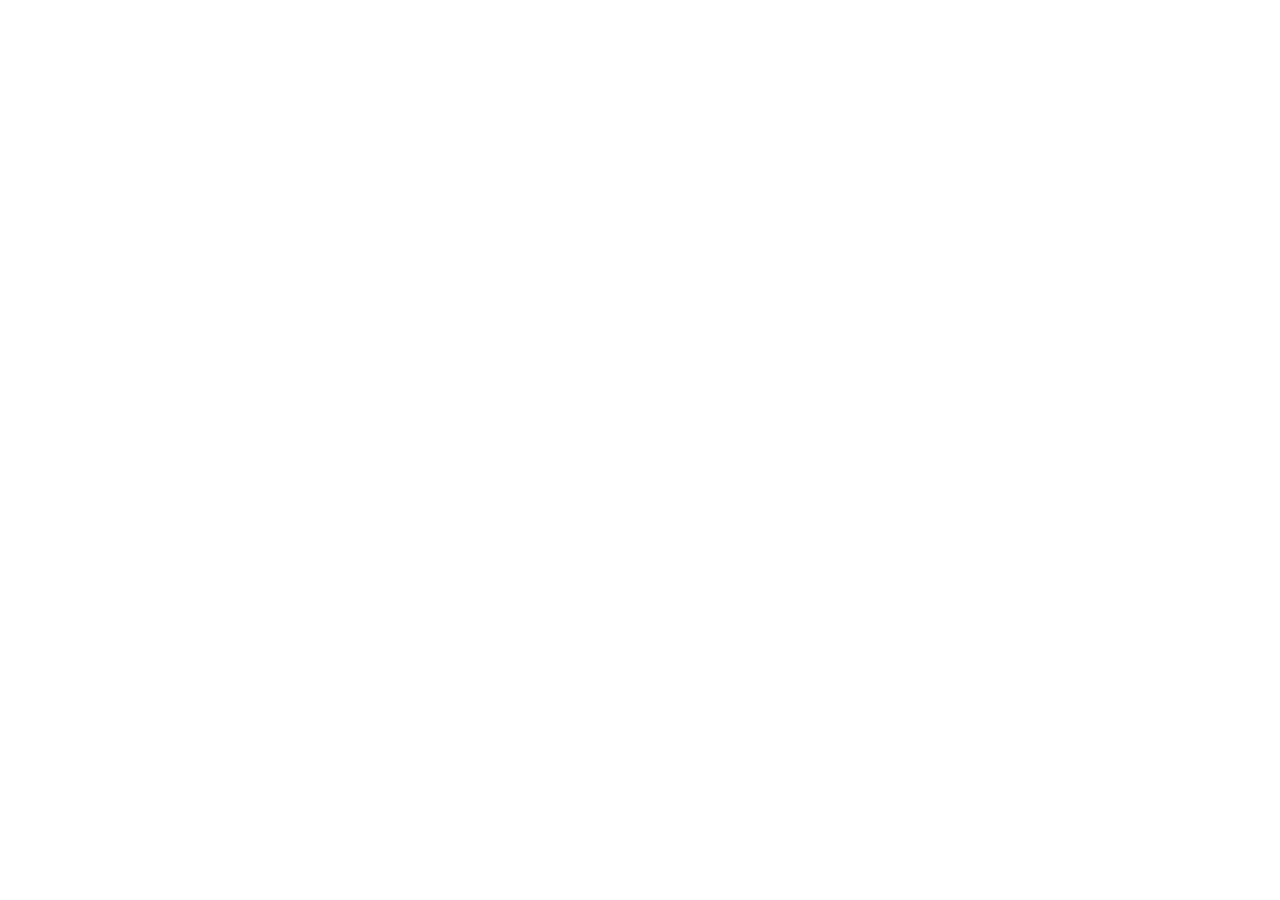
==== games/poof/index.html @ 16dc65b8 "add poof game" ====
<!doctype html><html lang="en"><head><meta charset="utf-8"/><link rel="icon" href="/favicon.ico"/><meta name="viewport" content="width=device-width,initial-scale=1"/><meta name="theme-color" content="#000000"/><meta name="description" content="Web site created using create-react-app"/><link rel="apple-touch-icon" href="/logo192.png"/><link rel="manifest" href="/manifest.json"/><title>React App</title><script defer="defer" src="/static/js/main.6a2610b0.js"></script><link href="/static/css/main.0aec4186.css" rel="stylesheet"></head><body><noscript>You need to enable JavaScript to run this app.</noscript><div id="root"></div></body></html>
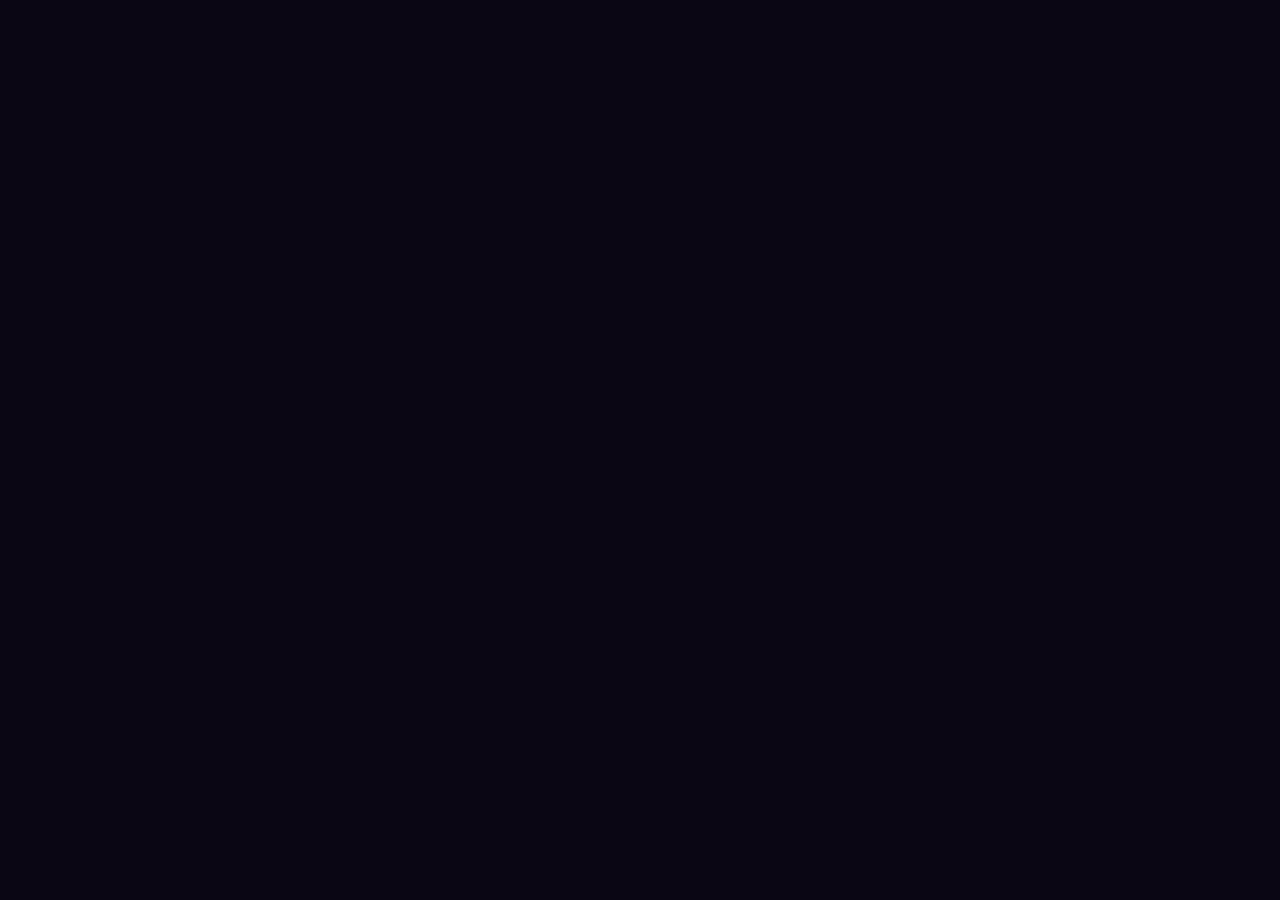
==== commit 3ee707bc: "fix poof asset paths" ====
--- a/games/poof/index.html
+++ b/games/poof/index.html
@@ -1 +1 @@
-<!doctype html><html lang="en"><head><meta charset="utf-8"/><link rel="icon" href="/favicon.ico"/><meta name="viewport" content="width=device-width,initial-scale=1"/><meta name="theme-color" content="#000000"/><meta name="description" content="Web site created using create-react-app"/><link rel="apple-touch-icon" href="/logo192.png"/><link rel="manifest" href="/manifest.json"/><title>React App</title><script defer="defer" src="/static/js/main.6a2610b0.js"></script><link href="/static/css/main.0aec4186.css" rel="stylesheet"></head><body><noscript>You need to enable JavaScript to run this app.</noscript><div id="root"></div></body></html>+<!doctype html><html lang="en"><head><meta charset="utf-8"/><link rel="icon" href="/games/poof/favicon.ico"/><meta name="viewport" content="width=device-width,initial-scale=1"/><meta name="theme-color" content="#000000"/><meta name="description" content="Web site created using create-react-app"/><link rel="apple-touch-icon" href="/games/poof/logo192.png"/><link rel="manifest" href="/games/poof/manifest.json"/><title>React App</title><script defer="defer" src="/games/poof/static/js/main.aaf5011b.js"></script><link href="/games/poof/static/css/main.0aec4186.css" rel="stylesheet"></head><body><noscript>You need to enable JavaScript to run this app.</noscript><div id="root"></div></body></html>
--- a/games/poof/static/css/main.0aec4186.css
+++ b/games/poof/static/css/main.0aec4186.css
@@ -0,0 +1,2 @@
+*{box-sizing:border-box;margin:0;padding:0}body{background:#0a0614;overflow:hidden}
+/*# sourceMappingURL=main.0aec4186.css.map*/
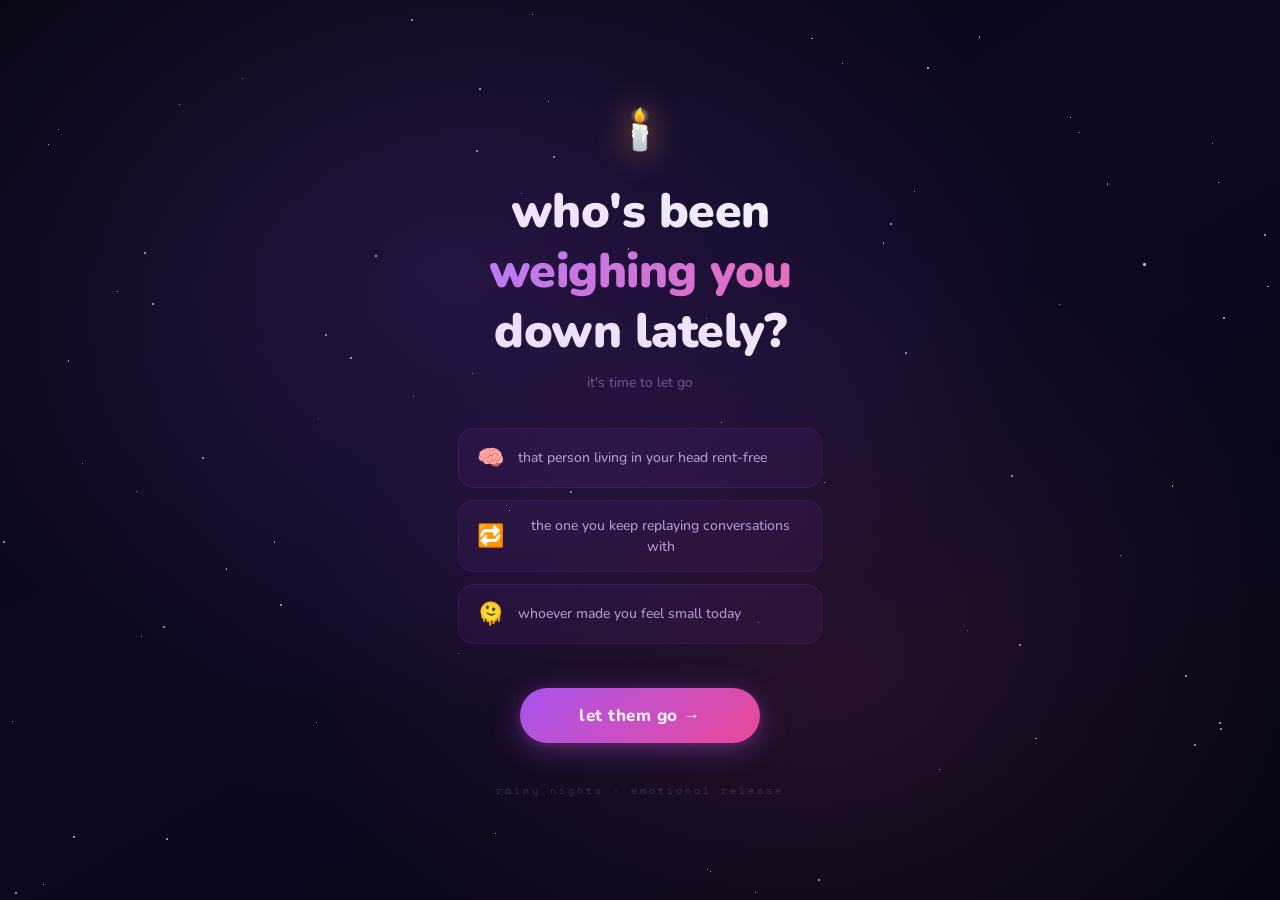
==== commit 5f070a81: "fix poof title and icons" ====
--- a/games/poof/index.html
+++ b/games/poof/index.html
@@ -1 +1 @@
-<!doctype html><html lang="en"><head><meta charset="utf-8"/><link rel="icon" href="/games/poof/favicon.ico"/><meta name="viewport" content="width=device-width,initial-scale=1"/><meta name="theme-color" content="#000000"/><meta name="description" content="Web site created using create-react-app"/><link rel="apple-touch-icon" href="/games/poof/logo192.png"/><link rel="manifest" href="/games/poof/manifest.json"/><title>React App</title><script defer="defer" src="/games/poof/static/js/main.aaf5011b.js"></script><link href="/games/poof/static/css/main.0aec4186.css" rel="stylesheet"></head><body><noscript>You need to enable JavaScript to run this app.</noscript><div id="root"></div></body></html>+<!doctype html><html lang="en"><head><meta charset="utf-8"/><link rel="icon" href="/games/poof/favicon.ico"/><meta name="viewport" content="width=device-width,initial-scale=1"/><meta name="theme-color" content="#000000"/><meta name="description" content="Poof — emotional release game"/><link rel="apple-touch-icon" href="/games/poof/favicon.ico"/><link rel="manifest" href="/games/poof/manifest.json"/><title>Poof</title><script defer="defer" src="/games/poof/static/js/main.aaf5011b.js"></script><link href="/games/poof/static/css/main.0aec4186.css" rel="stylesheet"></head><body><noscript>You need to enable JavaScript to run this app.</noscript><div id="root"></div></body></html>
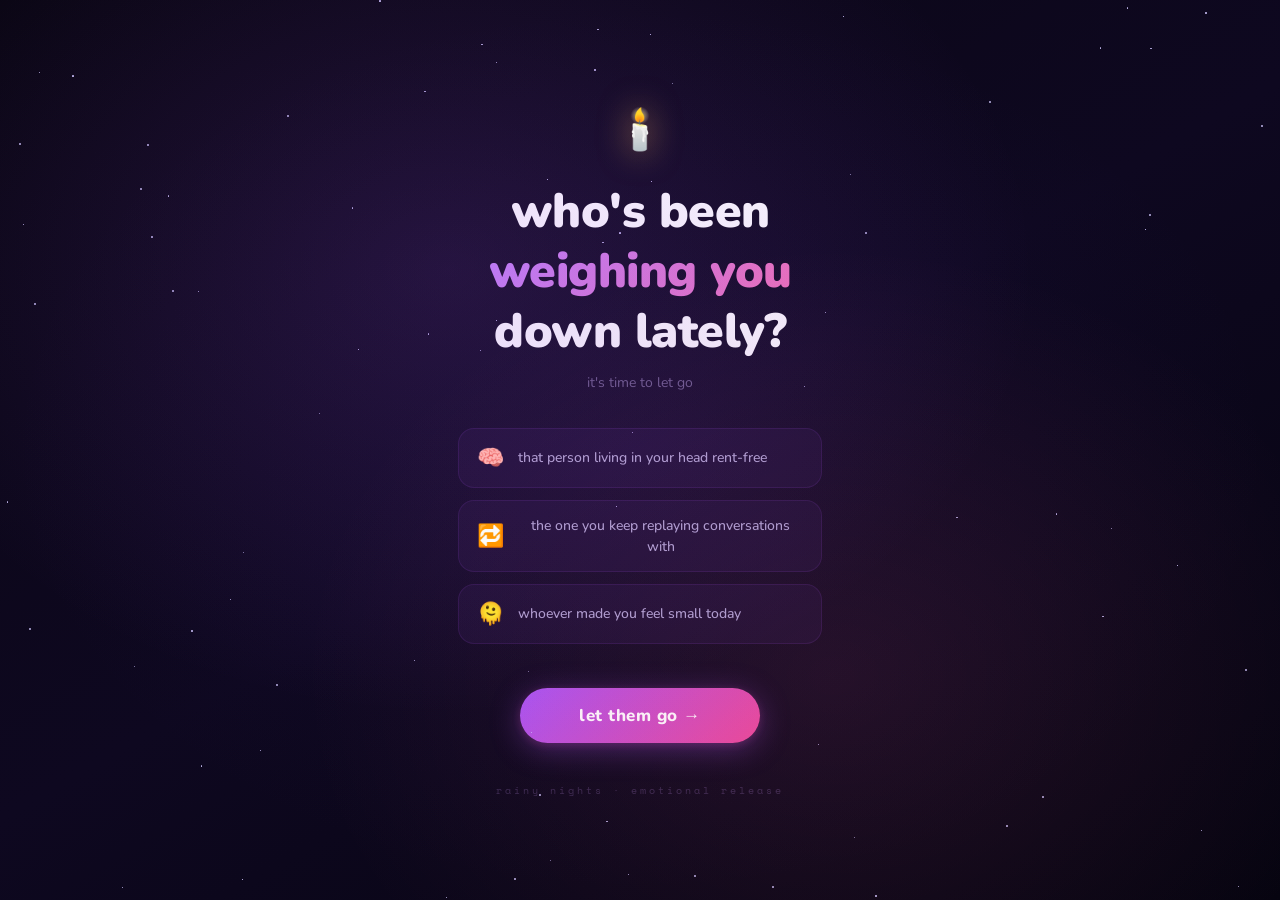
==== commit e42cece5: "fix mobile drop speed" ====
--- a/games/poof/index.html
+++ b/games/poof/index.html
@@ -1 +1 @@
-<!doctype html><html lang="en"><head><meta charset="utf-8"/><link rel="icon" href="/games/poof/favicon.ico"/><meta name="viewport" content="width=device-width,initial-scale=1"/><meta name="theme-color" content="#000000"/><meta name="description" content="Poof — emotional release game"/><link rel="apple-touch-icon" href="/games/poof/favicon.ico"/><link rel="manifest" href="/games/poof/manifest.json"/><title>Poof</title><script defer="defer" src="/games/poof/static/js/main.aaf5011b.js"></script><link href="/games/poof/static/css/main.0aec4186.css" rel="stylesheet"></head><body><noscript>You need to enable JavaScript to run this app.</noscript><div id="root"></div></body></html>+<!doctype html><html lang="en"><head><meta charset="utf-8"/><link rel="icon" href="/games/poof/favicon.ico"/><meta name="viewport" content="width=device-width,initial-scale=1"/><meta name="theme-color" content="#000000"/><meta name="description" content="Poof — emotional release game"/><link rel="apple-touch-icon" href="/games/poof/favicon.ico"/><link rel="manifest" href="/games/poof/manifest.json"/><title>Poof</title><script defer="defer" src="/games/poof/static/js/main.60c49218.js"></script><link href="/games/poof/static/css/main.0aec4186.css" rel="stylesheet"></head><body><noscript>You need to enable JavaScript to run this app.</noscript><div id="root"></div></body></html>
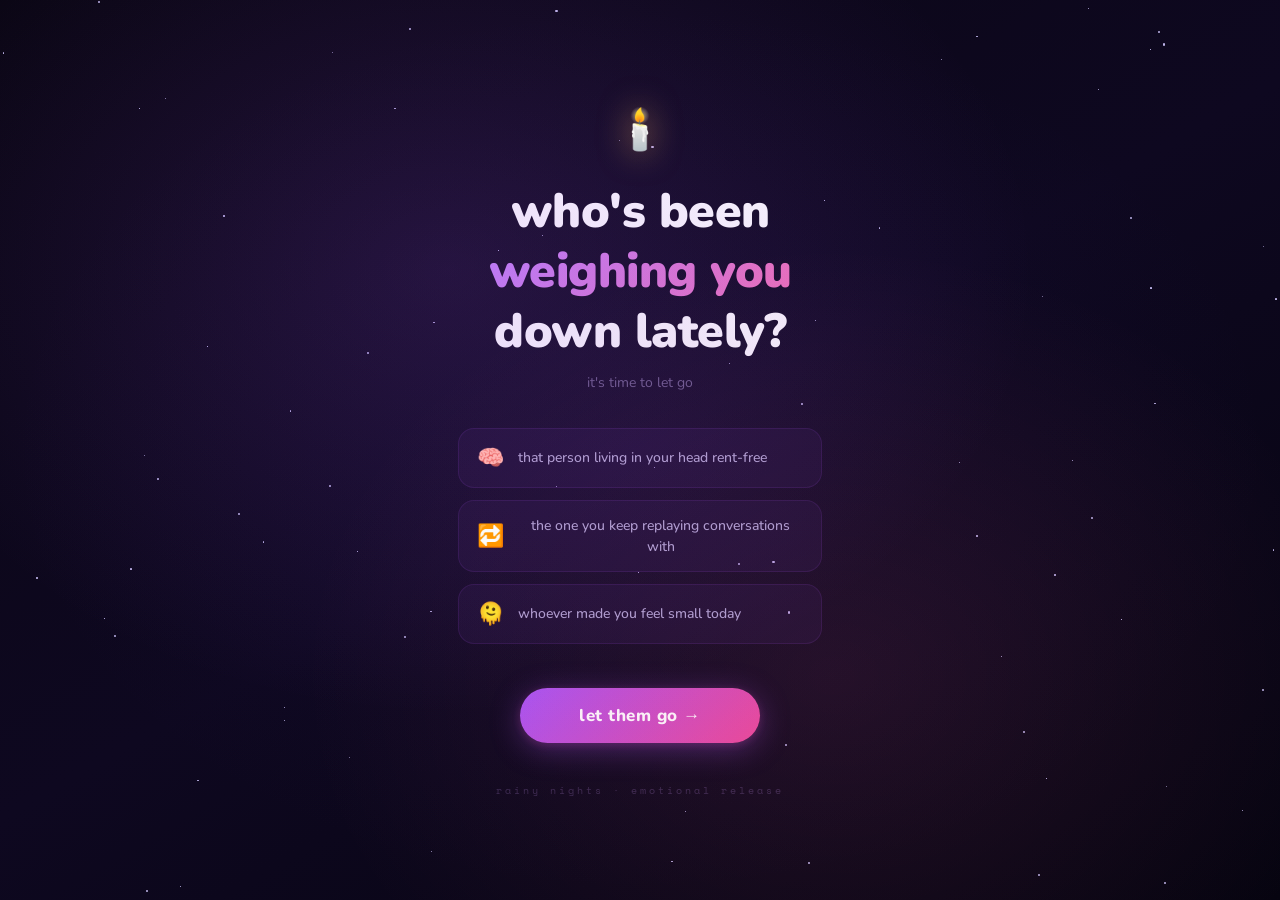
==== commit be45d3b4: "increase mobile drop speed" ====
--- a/games/poof/index.html
+++ b/games/poof/index.html
@@ -1 +1 @@
-<!doctype html><html lang="en"><head><meta charset="utf-8"/><link rel="icon" href="/games/poof/favicon.ico"/><meta name="viewport" content="width=device-width,initial-scale=1"/><meta name="theme-color" content="#000000"/><meta name="description" content="Poof — emotional release game"/><link rel="apple-touch-icon" href="/games/poof/favicon.ico"/><link rel="manifest" href="/games/poof/manifest.json"/><title>Poof</title><script defer="defer" src="/games/poof/static/js/main.60c49218.js"></script><link href="/games/poof/static/css/main.0aec4186.css" rel="stylesheet"></head><body><noscript>You need to enable JavaScript to run this app.</noscript><div id="root"></div></body></html>+<!doctype html><html lang="en"><head><meta charset="utf-8"/><link rel="icon" href="/games/poof/favicon.ico"/><meta name="viewport" content="width=device-width,initial-scale=1"/><meta name="theme-color" content="#000000"/><meta name="description" content="Poof — emotional release game"/><link rel="apple-touch-icon" href="/games/poof/favicon.ico"/><link rel="manifest" href="/games/poof/manifest.json"/><title>Poof</title><script defer="defer" src="/games/poof/static/js/main.7ca5227f.js"></script><link href="/games/poof/static/css/main.0aec4186.css" rel="stylesheet"></head><body><noscript>You need to enable JavaScript to run this app.</noscript><div id="root"></div></body></html>
